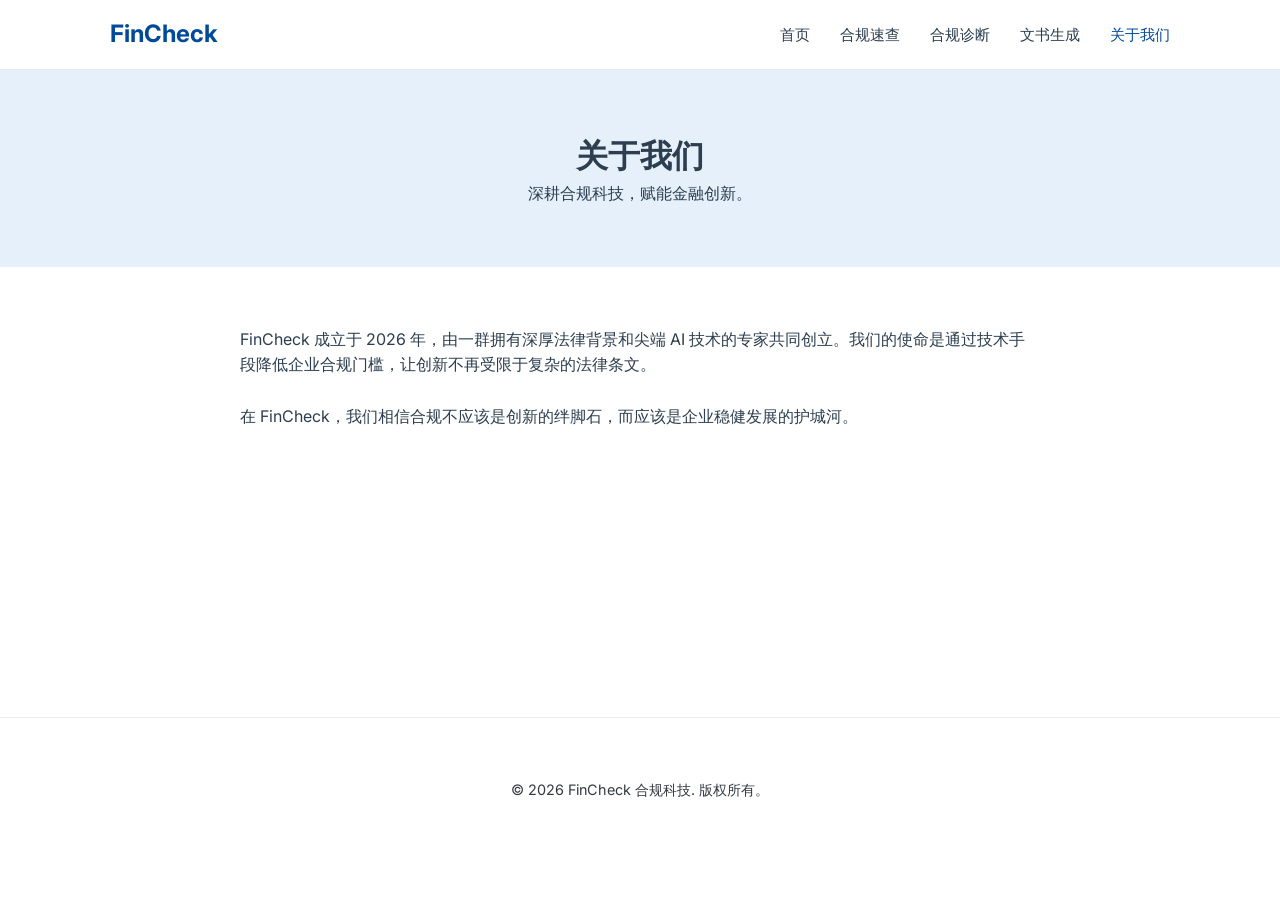
==== about.html @ bc379555 "Add files via upload" ====
<!DOCTYPE html>
<html lang="zh-CN">
<head>
    <meta charset="UTF-8">
    <meta name="viewport" content="width=device-width, initial-scale=1.0">
    <title>关于我们 - FinCheck</title>
    <link rel="stylesheet" href="style.css">
</head>
<body>
    <nav>
        <div class="container nav-container">
            <a href="index.html" class="logo">FinCheck</a>
            <ul class="nav-links">
                <li><a href="index.html">首页</a></li>
                <li><a href="quick-check.html">合规速查</a></li>
                <li><a href="diagnosis.html">合规诊断</a></li>
                <li><a href="document-generation.html">文书生成</a></li>
                <li><a href="about.html" class="active">关于我们</a></li>
            </ul>
        </div>
    </nav>

    <header class="page-header">
        <div class="container">
            <h1>关于我们</h1>
            <p>深耕合规科技，赋能金融创新。</p>
        </div>
    </header>

    <main class="container" style="padding: 60px 0; min-height: 50vh;">
        <div style="max-width: 800px; margin: 0 auto; text-align: left;">
            <p>FinCheck 成立于 2026 年，由一群拥有深厚法律背景和尖端 AI 技术的专家共同创立。我们的使命是通过技术手段降低企业合规门槛，让创新不再受限于复杂的法律条文。</p>
            <br>
            <p>在 FinCheck，我们相信合规不应该是创新的绊脚石，而应该是企业稳健发展的护城河。</p>
        </div>
    </main>

    <footer>
        <div class="container">
            <p>&copy; 2026 FinCheck 合规科技. 版权所有。</p>
        </div>
    </footer>
</body>
</html>
---- style.css ----
@import url('https://fonts.googleapis.com/css2?family=Inter:wght@300;400;500;600;700&display=swap');

:root {
    --primary-blue: #004a99;
    --dark-blue: #002d62;
    --light-blue: #e6f0fa;
    --white: #ffffff;
    --gray-100: #f8f9fa;
    --gray-200: #e9ecef;
    --gray-800: #343a40;
    --text-main: #2c3e50;
    --transition: all 0.3s ease;
}

* {
    margin: 0;
    padding: 0;
    box-sizing: border-box;
}

body {
    font-family: 'Inter', sans-serif;
    color: var(--text-main);
    background-color: var(--white);
    line-height: 1.6;
}

.container {
    max-width: 1100px;
    margin: 0 auto;
    padding: 0 20px;
}

/* Navigation */
nav {
    background: var(--white);
    border-bottom: 1px solid var(--gray-200);
    height: 70px;
    display: flex;
    align-items: center;
    position: sticky;
    top: 0;
    z-index: 1000;
}

.nav-container {
    width: 100%;
    display: flex;
    justify-content: space-between;
    align-items: center;
}

.logo {
    font-size: 1.5rem;
    font-weight: 700;
    color: var(--primary-blue);
    text-decoration: none;
}

.nav-links {
    display: flex;
    list-style: none;
    gap: 30px;
}

.nav-links a {
    text-decoration: none;
    color: var(--text-main);
    font-weight: 500;
    font-size: 0.95rem;
    transition: var(--transition);
}

.nav-links a:hover, .nav-links a.active {
    color: var(--primary-blue);
}

/* Hero Section */
.hero {
    padding: 120px 0;
    text-align: center;
    background: linear-gradient(135deg, var(--light-blue) 0%, var(--white) 100%);
    border-bottom: 1px solid var(--gray-200);
}

.hero h1 {
    font-size: 3.8rem;
    color: var(--dark-blue);
    margin-bottom: 25px;
    font-weight: 800;
    letter-spacing: -1px;
}

.hero p {
    font-size: 1.3rem;
    color: var(--text-main);
    max-width: 850px;
    margin: 0 auto 45px;
    opacity: 0.9;
}

.hero-btns {
    display: flex;
    justify-content: center;
    gap: 20px;
}

/* Feature Cards */
.features {
    padding: 100px 0;
    background-color: var(--white);
}

.feature-grid {
    display: grid;
    grid-template-columns: repeat(3, 1fr);
    gap: 35px;
}

.card {
    background: var(--white);
    border: 1px solid var(--gray-200);
    padding: 45px 35px;
    border-radius: 12px;
    text-decoration: none;
    color: inherit;
    transition: var(--transition);
    text-align: left;
    display: flex;
    flex-direction: column;
    align-items: flex-start;
}

.card i {
    font-size: 2.5rem;
    color: var(--primary-blue);
    margin-bottom: 25px;
}

.card:hover {
    transform: translateY(-8px);
    box-shadow: 0 15px 40px rgba(0, 74, 153, 0.08);
    border-color: var(--primary-blue);
}

.card h3 {
    color: var(--dark-blue);
    margin-bottom: 18px;
    font-size: 1.5rem;
    font-weight: 700;
}

.card p {
    color: var(--gray-800);
    font-size: 1rem;
    line-height: 1.7;
}

/* Target Users */
.target-audience {
    padding: 100px 0;
    background-color: var(--gray-100);
}

.audience-tags {
    display: flex;
    justify-content: center;
    flex-wrap: wrap;
    gap: 15px;
    margin-top: 40px;
}

.tag {
    background: var(--white);
    padding: 12px 25px;
    border-radius: 50px;
    border: 1px solid var(--gray-200);
    font-weight: 600;
    color: var(--dark-blue);
    transition: var(--transition);
}

.tag:hover {
    border-color: var(--primary-blue);
    color: var(--primary-blue);
    background: var(--light-blue);
}

/* AI Assistant Dialog Area (Floating Corner) */
.ai-assistant-section {
    position: fixed;
    bottom: 30px;
    right: 30px;
    width: 380px; /* Smaller footprint */
    background: var(--white);
    border: 1px solid var(--gray-200);
    z-index: 2000;
    box-shadow: 0 10px 40px rgba(0, 0, 0, 0.15);
    border-radius: 12px;
    overflow: hidden;
    display: flex;
    flex-direction: column;
    transition: var(--transition);
}

.ai-assistant-header {
    padding: 12px 20px;
    background: var(--primary-blue);
    color: var(--white);
    display: flex;
    justify-content: space-between;
    align-items: center;
}

.ai-assistant-header h3 {
    font-size: 1.1rem;
    color: var(--white);
}

.ai-assistant-layout {
    display: flex;
    flex: 1;
    overflow: hidden;
}

/* Sidebar - Conversation History (Hidden on mobile/smaller widget) */
.chat-sidebar {
    width: 120px; /* Narrower sidebar for small widget */
    background: var(--gray-100);
    border-right: 1px solid var(--gray-200);
    padding: 15px;
    display: flex;
    flex-direction: column;
    gap: 8px;
}

.history-item {
    padding: 12px 15px;
    background: var(--white);
    border: 1px solid var(--gray-200);
    border-radius: 8px;
    font-size: 0.9rem;
    color: var(--text-main);
    cursor: pointer;
    transition: var(--transition);
    white-space: nowrap;
    overflow: hidden;
    text-overflow: ellipsis;
}

.history-item:hover {
    border-color: var(--primary-blue);
    background: var(--light-blue);
}

/* Right Main Chat Area */
.chat-main {
    flex: 1;
    display: flex;
    flex-direction: column;
    background: var(--white);
}

.chat-top-bar {
    padding: 15px 25px;
    border-bottom: 1px solid var(--gray-200);
    font-weight: 700;
    color: var(--dark-blue);
}

.chat-messages {
    flex: 1;
    padding: 25px;
    overflow-y: auto;
    display: flex;
    flex-direction: column;
    gap: 15px;
}

.message {
    max-width: 80%;
    padding: 12px 18px;
    border-radius: 15px;
    font-size: 0.95rem;
    line-height: 1.5;
}

.message.user {
    align-self: flex-end;
    background: var(--gray-200);
    color: var(--text-main);
    border-bottom-right-radius: 2px;
}

.message.ai {
    align-self: flex-start;
    background: var(--primary-blue);
    color: var(--white);
    border-bottom-left-radius: 2px;
}

.chat-input-area {
    padding: 20px 25px;
    border-top: 1px solid var(--gray-200);
    display: flex;
    gap: 15px;
}

.chat-input {
    flex: 1;
    padding: 12px 20px;
    border: 1px solid var(--gray-200);
    border-radius: 8px;
    outline: none;
    font-size: 0.95rem;
}

.chat-input:focus {
    border-color: var(--primary-blue);
}

/* Footer (Restore standard padding) */
footer {
    padding: 60px 0;
    border-top: 1px solid var(--gray-200);
    text-align: center;
    color: var(--gray-800);
    font-size: 0.9rem;
}

/* Search Area */
.search-section {
    padding: 40px 0;
    background: var(--white);
    border-bottom: 1px solid var(--gray-200);
}

.search-box-container {
    max-width: 800px;
    margin: 0 auto;
    position: relative;
}

.search-input {
    width: 100%;
    padding: 18px 25px;
    font-size: 1.1rem;
    border: 2px solid var(--gray-200);
    border-radius: 50px;
    outline: none;
    transition: var(--transition);
}

.search-input:focus {
    border-color: var(--primary-blue);
    box-shadow: 0 5px 15px rgba(0, 74, 153, 0.1);
}

.search-btn {
    position: absolute;
    right: 8px;
    top: 8px;
    padding: 10px 25px;
    border-radius: 40px;
}

/* Category Tabs */
.category-tabs {
    display: flex;
    justify-content: center;
    gap: 15px;
    margin: 30px 0;
}

.tab-btn {
    padding: 10px 20px;
    border: 1px solid var(--primary-blue);
    background: var(--white);
    color: var(--primary-blue);
    border-radius: 4px;
    font-weight: 500;
    cursor: pointer;
    transition: var(--transition);
}

.tab-btn:hover, .tab-btn.active {
    background: var(--primary-blue);
    color: var(--white);
}

/* Compliance Content */
.compliance-content {
    margin: 40px 0;
    min-height: 200px;
}

.ai-answer {
    background: var(--gray-100);
    padding: 30px;
    border-radius: 12px;
    border-left: 4px solid var(--primary-blue);
}

.compliance-card {
    background: var(--white);
    border: 1px solid var(--gray-200);
    border-radius: 10px;
    overflow: hidden;
    margin-bottom: 30px;
}

.card-header {
    background: var(--light-blue);
    padding: 15px 25px;
    border-bottom: 1px solid var(--gray-200);
}

.card-body {
    padding: 25px;
}

.compliance-section-title {
    font-weight: 700;
    color: var(--dark-blue);
    margin-bottom: 10px;
    display: block;
}

.forbidden-list {
    color: #c0392b;
}

/* Loading Animation */
.loader-container {
    display: none;
    text-align: center;
    padding: 40px;
}

.loader {
    width: 48px;
    height: 48px;
    border: 5px solid var(--light-blue);
    border-bottom-color: var(--primary-blue);
    border-radius: 50%;
    display: inline-block;
    box-sizing: border-box;
    animation: rotation 1s linear infinite;
}

@keyframes rotation {
    0% { transform: rotate(0deg); }
    100% { transform: rotate(360deg); }
}

/* Regulatory News */
.news-section {
    padding: 60px 0;
    border-top: 1px solid var(--gray-200);
}

.news-list {
    list-style: none;
}

.news-item {
    padding: 20px 0;
    border-bottom: 1px solid var(--gray-100);
    display: flex;
    align-items: flex-start;
    gap: 20px;
}

.news-date {
    background: var(--gray-200);
    padding: 4px 10px;
    border-radius: 4px;
    font-size: 0.85rem;
    white-space: nowrap;
}

.news-title {
    font-weight: 500;
    color: var(--text-main);
    text-decoration: none;
}

.news-title:hover {
    color: var(--primary-blue);
}

/* Diagnosis Form */
.diagnosis-container {
    max-width: 800px;
    margin: 40px auto;
    background: var(--white);
    padding: 40px;
    border-radius: 12px;
    box-shadow: 0 4px 20px rgba(0, 0, 0, 0.05);
}

.form-group {
    margin-bottom: 25px;
}

.form-group label {
    display: block;
    font-weight: 600;
    margin-bottom: 10px;
    color: var(--dark-blue);
}

.form-control {
    width: 100%;
    padding: 12px 15px;
    border: 1px solid var(--gray-200);
    border-radius: 6px;
    font-size: 1rem;
    outline: none;
}

.form-control:focus {
    border-color: var(--primary-blue);
}

/* Report Styles */
.report-card {
    display: none;
    background: var(--white);
    border-radius: 12px;
    border: 1px solid var(--gray-200);
    padding: 40px;
    margin-top: 40px;
    position: relative;
}

.report-header {
    border-bottom: 2px solid var(--gray-100);
    padding-bottom: 20px;
    margin-bottom: 30px;
}

.report-time {
    font-size: 0.85rem;
    color: var(--gray-800);
}

.score-section {
    display: flex;
    align-items: center;
    gap: 30px;
    margin-bottom: 40px;
}

.score-circle {
    width: 120px;
    height: 120px;
    border-radius: 50%;
    background: var(--primary-blue);
    color: var(--white);
    display: flex;
    flex-direction: column;
    align-items: center;
    justify-content: center;
}

.score-circle .num {
    font-size: 2.5rem;
    font-weight: 800;
}

.risk-level {
    padding: 6px 15px;
    border-radius: 4px;
    font-weight: 700;
    text-transform: uppercase;
}

.risk-low { background: #e6f9f0; color: #27ae60; }
.risk-medium { background: #fff8e6; color: #f39c12; }
.risk-high { background: #feebeb; color: #e74c3c; }

.report-dimension {
    margin-bottom: 25px;
}

.dimension-title {
    font-weight: 700;
    color: var(--dark-blue);
    border-left: 4px solid var(--primary-blue);
    padding-left: 10px;
    margin-bottom: 10px;
    display: block;
}

.report-actions {
    display: flex;
    gap: 15px;
    margin-top: 40px;
    padding-top: 25px;
    border-top: 1px solid var(--gray-100);
}

/* Document Generation */
.doc-selector {
    display: flex;
    justify-content: center;
    gap: 10px;
    margin-bottom: 30px;
    flex-wrap: wrap;
}

.doc-btn {
    padding: 10px 18px;
    border: 1px solid var(--primary-blue);
    background: var(--white);
    color: var(--primary-blue);
    border-radius: 4px;
    font-size: 0.9rem;
    font-weight: 500;
    cursor: pointer;
    transition: var(--transition);
}

.doc-btn.active, .doc-btn:hover {
    background: var(--primary-blue);
    color: var(--white);
}

.paper-preview {
    background: var(--white);
    max-width: 800px;
    margin: 40px auto;
    padding: 60px 80px;
    box-shadow: 0 10px 40px rgba(0, 0, 0, 0.1);
    border: 1px solid var(--gray-200);
    min-height: 800px;
    font-family: 'Inter', serif;
    color: #1a1a1a;
    line-height: 1.8;
    display: none;
}

.paper-preview h2 {
    text-align: center;
    color: #000;
    margin-bottom: 40px;
    font-size: 1.8rem;
    font-weight: 700;
}

.paper-preview p {
    margin-bottom: 15px;
}

.paper-preview .section-title {
    font-weight: 700;
    margin-top: 30px;
    margin-bottom: 15px;
    display: block;
    font-size: 1.1rem;
    border-bottom: 1px solid #eee;
    padding-bottom: 5px;
}

/* Utilities */
.btn {
    display: inline-block;
    padding: 12px 30px;
    border-radius: 5px;
    font-weight: 600;
    text-decoration: none;
    transition: var(--transition);
    cursor: pointer;
}

.btn-primary {
    background-color: var(--primary-blue);
    color: var(--white);
    border: none;
}

.btn-primary:hover {
    background-color: var(--dark-blue);
}

/* Page Headers */
.page-header {
    padding: 60px 0;
    background-color: var(--light-blue);
    text-align: center;
}
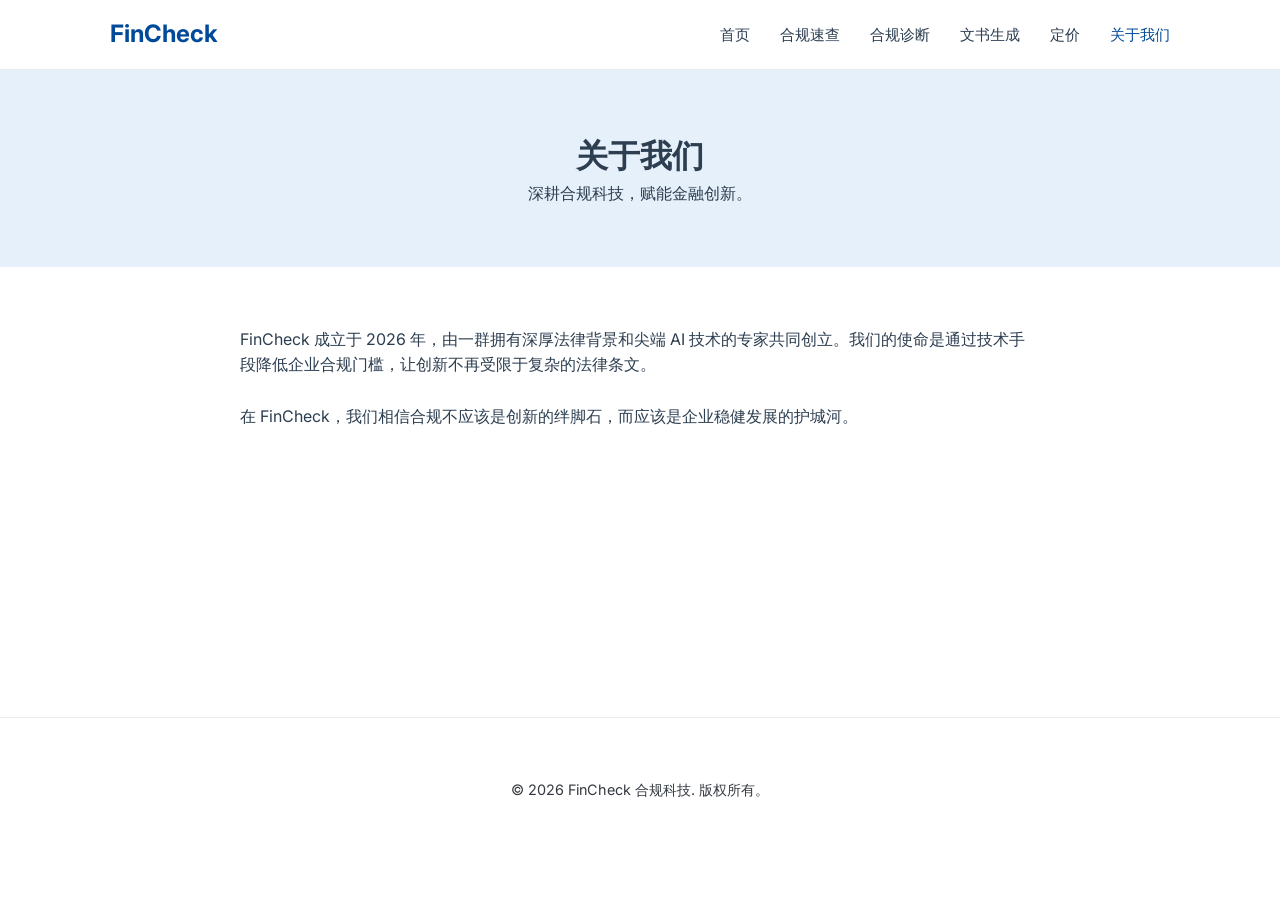
==== commit 2f8b00a3: "Add files via upload" ====
--- a/about.html
+++ b/about.html
@@ -15,6 +15,7 @@
                 <li><a href="quick-check.html">合规速查</a></li>
                 <li><a href="diagnosis.html">合规诊断</a></li>
                 <li><a href="document-generation.html">文书生成</a></li>
+                <li><a href="pricing.html">定价</a></li>
                 <li><a href="about.html" class="active">关于我们</a></li>
             </ul>
         </div>
--- a/style.css
+++ b/style.css
@@ -523,6 +523,62 @@
     border-color: var(--primary-blue);
 }
 
+.question-block {
+    display: none;
+    animation: fadeIn 0.4s ease;
+    border-top: 1px solid var(--gray-200);
+    padding-top: 25px;
+    margin-top: 25px;
+}
+
+.question-block h4 {
+    color: var(--primary-blue);
+    margin-bottom: 15px;
+}
+
+.radio-group {
+    display: flex;
+    gap: 30px;
+    margin-top: 5px;
+}
+
+.radio-item {
+    display: flex;
+    align-items: center;
+    gap: 8px;
+    cursor: pointer;
+}
+
+@keyframes fadeIn {
+    from { opacity: 0; transform: translateY(10px); }
+    to { opacity: 1; transform: translateY(0); }
+}
+
+/* Report Detail Styles */
+.compliance-issue {
+    background: #fff5f5;
+    border-left: 4px solid #e74c3c;
+    padding: 15px;
+    margin-bottom: 15px;
+    border-radius: 4px;
+}
+
+.compliance-law {
+    font-size: 0.9rem;
+    color: #e74c3c;
+    font-weight: 600;
+    margin-bottom: 5px;
+    display: block;
+}
+
+.compliance-advice {
+    background: #f0f7ff;
+    border-left: 4px solid var(--primary-blue);
+    padding: 15px;
+    margin-bottom: 15px;
+    border-radius: 4px;
+}
+
 /* Report Styles */
 .report-card {
     display: none;
@@ -690,3 +746,123 @@
     background-color: var(--light-blue);
     text-align: center;
 }
+
+/* Pricing Page Styles */
+.pricing-header {
+    text-align: center;
+    padding: 80px 0 60px;
+}
+
+.pricing-header h1 {
+    font-size: 2.8rem;
+    color: var(--dark-blue);
+    margin-bottom: 15px;
+    max-width: 900px;
+    margin-left: auto;
+    margin-right: auto;
+}
+
+.pricing-header p {
+    font-size: 1.2rem;
+    color: #666;
+}
+
+.pricing-grid {
+    display: flex;
+    gap: 20px;
+    margin-bottom: 80px;
+    margin-top: 40px;
+}
+
+.pricing-card {
+    flex: 1;
+    background: white;
+    border-radius: 12px;
+    padding: 30px;
+    box-shadow: 0 10px 30px rgba(0,0,0,0.05);
+    border: 1px solid #eee;
+    display: flex;
+    flex-direction: column;
+    position: relative;
+    transition: var(--transition);
+}
+
+.pricing-card:hover {
+    transform: translateY(-8px);
+    box-shadow: 0 15px 40px rgba(0,0,0,0.1);
+}
+
+.pricing-badge {
+    position: absolute;
+    top: -15px;
+    left: 50%;
+    transform: translateX(-50%);
+    background: var(--primary-blue);
+    color: white;
+    padding: 6px 15px;
+    border-radius: 20px;
+    font-size: 0.85rem;
+    font-weight: 600;
+}
+
+.pricing-card h2 {
+    font-size: 1.5rem;
+    color: var(--dark-blue);
+    margin-bottom: 20px;
+    margin-top: 10px;
+}
+
+.pricing-price {
+    font-size: 2.2rem;
+    font-weight: 700;
+    color: var(--text-main);
+    margin-bottom: 25px;
+}
+
+.pricing-features {
+    list-style: none;
+    padding: 0;
+    margin-bottom: 30px;
+    flex-grow: 1;
+}
+
+.pricing-features li {
+    padding: 10px 0;
+    border-bottom: 1px solid #f9f9f9;
+    color: #444;
+    font-size: 1rem;
+    line-height: 1.6;
+}
+
+.pricing-logic {
+    font-size: 0.85rem;
+    color: #666;
+    background: #f8f9fa;
+    padding: 12px;
+    border-radius: 6px;
+    margin-bottom: 20px;
+    font-style: italic;
+    line-height: 1.4;
+}
+
+.btn-outline-primary {
+    background: transparent;
+    border: 2px solid var(--primary-blue);
+    color: var(--primary-blue);
+    text-align: center;
+}
+
+.btn-outline-primary:hover {
+    background: var(--primary-blue);
+    color: white;
+}
+
+.btn-dark {
+    background: #333;
+    color: white;
+    text-align: center;
+}
+
+.btn-dark:hover {
+    background: #000;
+}
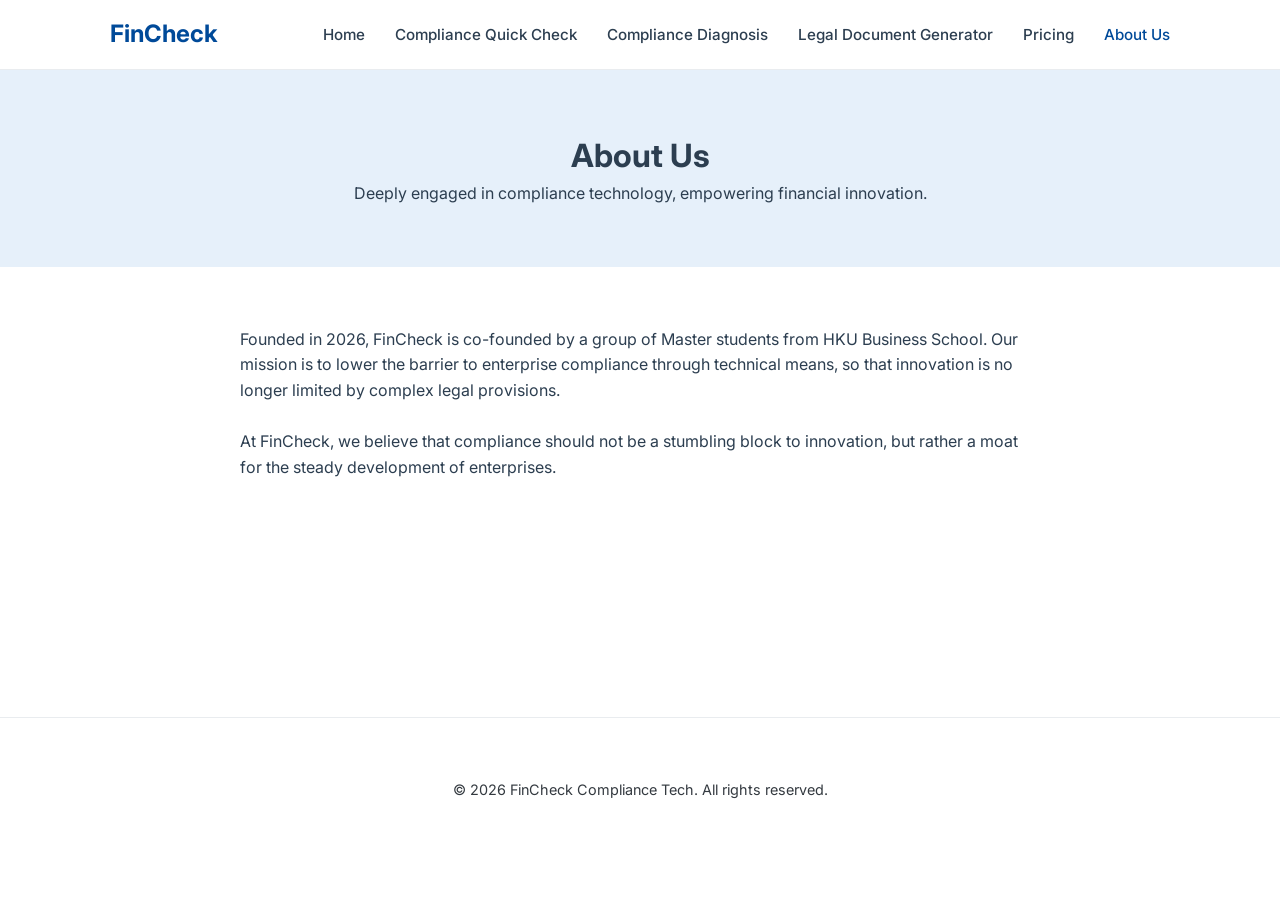
==== commit ba4570ea: "Add files via upload" ====
--- a/about.html
+++ b/about.html
@@ -3,7 +3,7 @@
 <head>
     <meta charset="UTF-8">
     <meta name="viewport" content="width=device-width, initial-scale=1.0">
-    <title>关于我们 - FinCheck</title>
+    <title>About Us - FinCheck</title>
     <link rel="stylesheet" href="style.css">
 </head>
 <body>
@@ -11,34 +11,34 @@
         <div class="container nav-container">
             <a href="index.html" class="logo">FinCheck</a>
             <ul class="nav-links">
-                <li><a href="index.html">首页</a></li>
-                <li><a href="quick-check.html">合规速查</a></li>
-                <li><a href="diagnosis.html">合规诊断</a></li>
-                <li><a href="document-generation.html">文书生成</a></li>
-                <li><a href="pricing.html">定价</a></li>
-                <li><a href="about.html" class="active">关于我们</a></li>
+                <li><a href="index.html">Home</a></li>
+                <li><a href="quick-check.html">Compliance Quick Check</a></li>
+                <li><a href="diagnosis.html">Compliance Diagnosis</a></li>
+                <li><a href="document-generation.html">Legal Document Generator</a></li>
+                <li><a href="pricing.html">Pricing</a></li>
+                <li><a href="about.html" class="active">About Us</a></li>
             </ul>
         </div>
     </nav>
 
     <header class="page-header">
         <div class="container">
-            <h1>关于我们</h1>
-            <p>深耕合规科技，赋能金融创新。</p>
+            <h1>About Us</h1>
+            <p>Deeply engaged in compliance technology, empowering financial innovation.</p>
         </div>
     </header>
 
     <main class="container" style="padding: 60px 0; min-height: 50vh;">
         <div style="max-width: 800px; margin: 0 auto; text-align: left;">
-            <p>FinCheck 成立于 2026 年，由一群拥有深厚法律背景和尖端 AI 技术的专家共同创立。我们的使命是通过技术手段降低企业合规门槛，让创新不再受限于复杂的法律条文。</p>
+            <p>Founded in 2026, FinCheck is co-founded by a group of Master students from HKU Business School. Our mission is to lower the barrier to enterprise compliance through technical means, so that innovation is no longer limited by complex legal provisions.</p>
             <br>
-            <p>在 FinCheck，我们相信合规不应该是创新的绊脚石，而应该是企业稳健发展的护城河。</p>
+            <p>At FinCheck, we believe that compliance should not be a stumbling block to innovation, but rather a moat for the steady development of enterprises.</p>
         </div>
     </main>
 
     <footer>
         <div class="container">
-            <p>&copy; 2026 FinCheck 合规科技. 版权所有。</p>
+            <p>&copy; 2026 FinCheck Compliance Tech. All rights reserved.</p>
         </div>
     </footer>
 </body>
--- a/style.css
+++ b/style.css
@@ -79,7 +79,12 @@
 .hero {
     padding: 120px 0;
     text-align: center;
-    background: linear-gradient(135deg, var(--light-blue) 0%, var(--white) 100%);
+    background-color: var(--light-blue);
+    background-image: 
+        linear-gradient(rgba(248, 249, 250, 0.8), rgba(255, 255, 255, 0.95)), 
+        url('file:///C:/Users/25228/.gemini/antigravity/brain/f58a136c-5e82-4d00-bf5b-c9400cca4819/hero_fintech_bg_complex_1777186747278.png');
+    background-size: cover;
+    background-position: center;
     border-bottom: 1px solid var(--gray-200);
 }
 
@@ -225,7 +230,9 @@
 
 /* Sidebar - Conversation History (Hidden on mobile/smaller widget) */
 .chat-sidebar {
-    width: 120px; /* Narrower sidebar for small widget */
+    width: 30%; /* Flexible width for English text */
+    min-width: 140px;
+    max-width: 220px;
     background: var(--gray-100);
     border-right: 1px solid var(--gray-200);
     padding: 15px;
